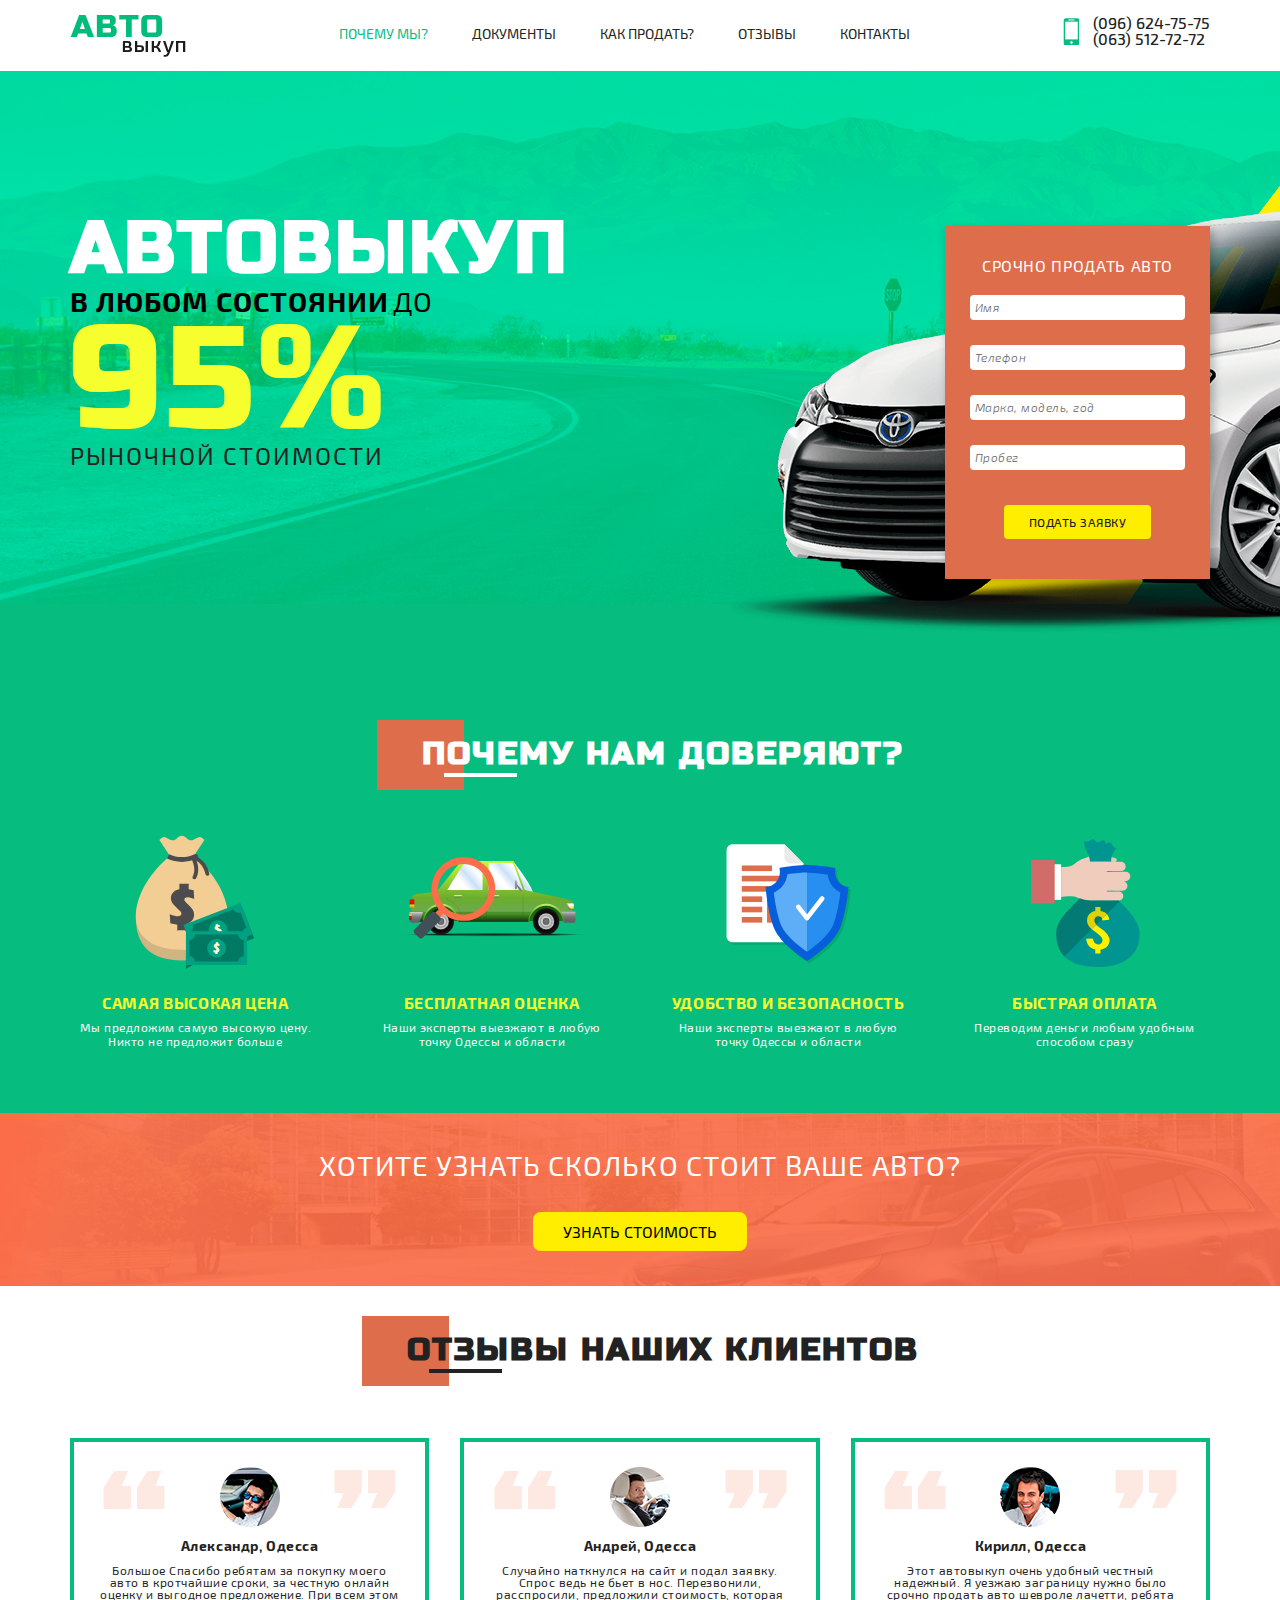
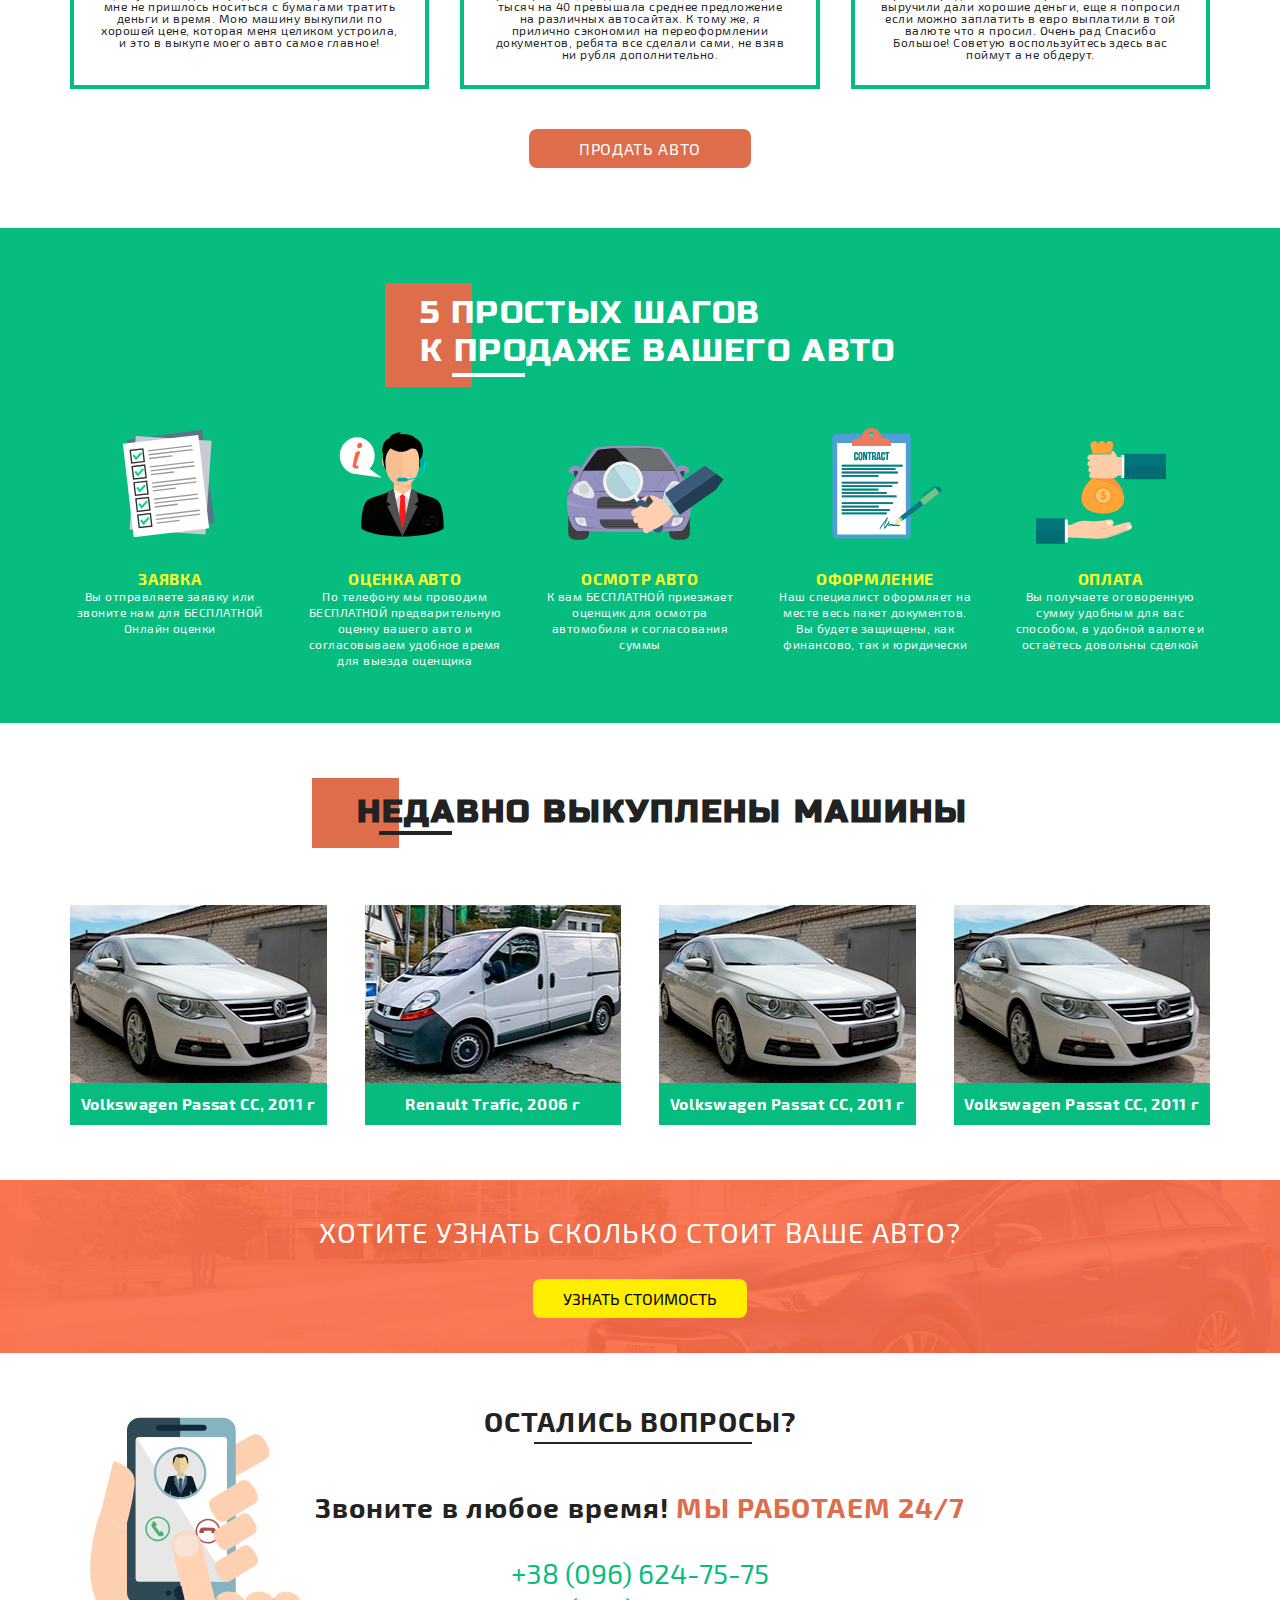
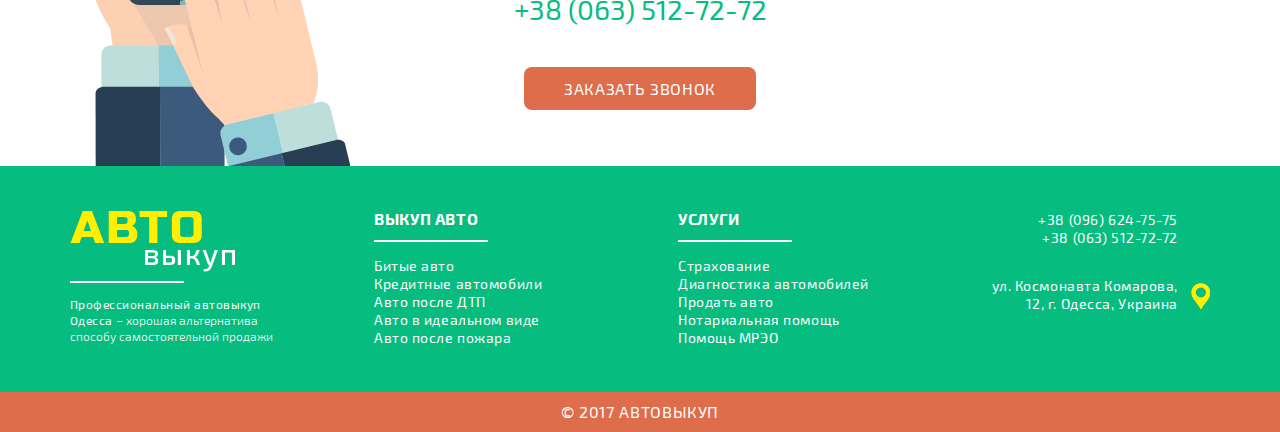
==== AVTO/index.html @ 89b4d025 "Addedavto" ====
<!DOCTYPE html>
<html lang="en">
<head>
    <meta charset="UTF-8">
    <title>АвтоВыкуп</title>
    <meta name="viewport" content="width=device-width, initial-scale=1">
    <link rel="stylesheet" href="https://cdnjs.cloudflare.com/ajax/libs/font-awesome/4.7.0/css/font-awesome.min.css">
    <link rel="stylesheet" href="styles/main.css">
</head>
<body>
    <header class="header">
        <div class="container">
            <div class="header__inner">
                <div class="header__logo">
                    <a href="#">
                        <img src="img/header-logo.png" alt="Header Logo">
                    </a>
                </div>
                <div class="header__nav" id="myTopnav">
                    <menu>
                        <li><a href="#" class="active header__nav-link">Почему мы?</a></li>
                        <li><a href="#" class="header__nav-link">Документы</a></li>
                        <li><a href="#" class="header__nav-link">Как продать?</a></li>
                        <li><a href="#" class="header__nav-link">Отзывы</a></li>
                        <li><a href="#" class="header__nav-link">Контакты</a></li>
                    </menu>
                    <a href="javascript:void(0);" class="icon" onclick="myFunction()">
                        <i class="fa fa-bars"></i>
                    </a>
                </div>
                <div class="header__phone-numbers">
                    <a href="tel:+380966247575">(096) 624-75-75</a>
                    <a href="tel:+380635127272">(063) 512-72-72</a>
                </div>
            </div>
        </div>
    </header>

    <main>

        <section class="banner">
            <div class="container">
                <div class="banner__inner">
                    <div class="banner__promo">
                        <h1 class="banner__title">Автовыкуп</h1>
                        <div class="banner__text">
                            <p class="banner__text-bold">В любом состоянии</p>
                            <p class="banner__text-normal">до</p>
                            <p class="banner__text-numbers">95%</p>
                            <p class="banner__text-thin">рыночной стоимости</p>
                        </div>
                    </div>
                    <div class="banner__form">
                        <form action="">
                            <h3 class="banner__form-header">Срочно продать авто</h3>
                            <div><input class="banner__form-input" type="text" name="name" placeholder="Имя"></div>
                            <div><input class="banner__form-input" type="tel" name="phone" placeholder="Телефон"></div>
                            <div><input class="banner__form-input" type="text" name="car" placeholder="Марка, модель, год"></div>
                            <div><input class="banner__form-input" type="text" name="mileage" placeholder="Пробег"></div>
                            <div><button type="submit" class="submit-btn btn">Подать заявку</button></div>
                        </form>
                    </div>
                </div>
            </div>
        </section>

        <section class="reasons">
            <div class="container">
                <div class="reasons__inner">
                    <div class="section-header-container"><h2 class="section-header">Почему нам доверяют?</h2></div>
                    <div class="reasons__inner_container">
                        <div class="reasons__inner-item">
                            <h4 class="reasons__inner-item_header">САМАЯ ВЫСОКАЯ ЦЕНА</h4>
                            <p class="reasons__inner-item_text">Мы предложим самую высокую цену. Никто не предложит больше</p>
                        </div>
                        <div class="reasons__inner-item">
                            <h4 class="reasons__inner-item_header">БЕСПЛАТНАЯ ОЦЕНКА</h4>
                            <p class="reasons__inner-item_text">Наши эксперты выезжают в любую точку Одессы и области</p>
                        </div>
                        <div class="reasons__inner-item">
                            <h4 class="reasons__inner-item_header">УДОБСТВО И БЕЗОПАСНОСТЬ</h4>
                            <p class="reasons__inner-item_text">Наши эксперты выезжают в любую точку Одессы и области</p>
                        </div>
                        <div class="reasons__inner-item">
                            <h4 class="reasons__inner-item_header">БЫСТРАЯ ОПЛАТА</h4>
                            <p class="reasons__inner-item_text">Переводим деньги любым удобным способом сразу</p>
                        </div>
                    </div>
                </div>
            </div>
        </section>

        <section class="price">
            <div class="container">
                <div class="price__inner">
                    <h3 class="section-subtitle">ХОТИТЕ УЗНАТЬ СКОЛЬКО СТОИТ ВАШЕ АВТО?</h3>
                    <button class="inquiry-btn btn">Узнать стоимость</button>
                </div>
            </div>
        </section>

        <section class="feedback">
            <div class="container">
                <div class="feedback__inner">
                    <div class="section-header-container">
                        <h2 class="section-header">ОТЗЫВЫ НАШИХ КЛИЕНТОВ</h2>
                    </div>
                    <div class="feedback__inner-item-container">
                        <div class="feedback__inner-item">
                            <h5 class="feedback__inner-item_header">Александр, Одесса</h5>
                            <p class="feedback__inner-item-text">Большое Спасибо ребятам за покупку моего авто в кротчайшие сроки, за честную онлайн оценку и выгодное предложение. При всем этом мне не пришлось носиться с бумагами тратить деньги и время. Мою машину выкупили по хорошей цене, которая меня целиком устроила, и это в выкупе моего авто самое главное!</p>
                        </div>
                        <div class="feedback__inner-item">
                            <h5 class="feedback__inner-item_header">Андрей, Одесса</h5>
                            <p class="feedback__inner-item-text">Случайно наткнулся на сайт и подал заявку. Спрос ведь не бьет в нос. Перезвонили, расспросили, предложили стоимость, которая тысяч на 40 превышала среднее предложение на различных автосайтах. К тому же, я прилично сэкономил на переоформлении документов, ребята все сделали сами, не взяв ни рубля дополнительно.</p>
                        </div>
                        <div class="feedback__inner-item">
                            <h5 class="feedback__inner-item_header">Кирилл, Одесса</h5>
                            <p class="feedback__inner-item-text">Этот автовыкуп очень удобный честный надежный. Я уезжаю заграницу нужно было срочно продать авто шевроле лачетти, ребята выручили дали хорошие деньги, еще я попросил если можно заплатить в евро выплатили в той валюте что я просил. Очень рад Спасибо Большое! Советую воспользуйтесь здесь вас поймут а не обдерут.</p>
                        </div>
                    </div>
                    <div class="sell-btn-container">
                    <a href="#"><button class="sell-btn">Продать авто</button></a>
                    </div>
                </div>
            </div>
        </section>

        <section class="steps">
            <div class="container">
                <div class="steps__inner">
                    <div class="section-header-container">
                        <h2 class="section-header">5 простых шагов</br> к продаже Вашего авто</h2>
                    </div>
                    <div class="steps__inner_item-container">
                        <div class="steps__inner_item">
                            <h4 class="steps__inner_item-head">Заявка</h4>
                            <p class="steps__inner_item-txt">Вы отправляете заявку или звоните нам для БЕСПЛАТНОЙ Онлайн оценки</p>
                        </div>
                        <div class="steps__inner_item">
                            <h4 class="steps__inner_item-head">Оценка авто</h4>
                            <p class="steps__inner_item-txt">По телефону мы проводим БЕСПЛАТНОЙ предварительную оценку вашего авто и согласовываем удобное время для выезда оценщика</p>
                        </div>
                        <div class="steps__inner_item">
                            <h4 class="steps__inner_item-head">Осмотр авто</h4>
                            <p class="steps__inner_item-txt">К вам БЕСПЛАТНОЙ приезжает оценщик для осмотра автомобиля и согласования суммы</p>
                        </div>
                        <div class="steps__inner_item">
                            <h4 class="steps__inner_item-head">Оформление</h4>
                            <p class="steps__inner_item-txt">Наш специалист оформляет на месте весь пакет документов. Вы будете защищены, как финансово, так и юридически</p>
                        </div>
                        <div class="steps__inner_item">
                            <h4 class="steps__inner_item-head">Оплата</h4>
                            <p class="steps__inner_item-txt">Вы получаете оговоренную сумму удобным для вас способом, в удобной валюте и остаётесь довольны сделкой</p>
                        </div>
                    </div>
                </div>
            </div>
        </section>

        <section class="recent">
            <div class="container">
                <div class="recent__inner">
                    <div class="section-header-container">
                        <h2 class="section-header">НЕДАВНО ВЫКУПЛЕНЫ МАШИНЫ</h2>
                    </div>
                    <div class="recent__inner_item-container">
                        <div class="recent__inner_item">
                            <h5 class="recent__inner_item-head">Volkswagen Passat CC, 2011 г</h5>
                        </div>
                        <div class="recent__inner_item">
                            <h5 class="recent__inner_item-head">Renault Trafic, 2006 г</h5>
                        </div>
                        <div class="recent__inner_item">
                            <h5 class="recent__inner_item-head">Volkswagen Passat CC, 2011 г</h5>
                        </div>
                        <div class="recent__inner_item">
                            <h5 class="recent__inner_item-head">Volkswagen Passat CC, 2011 г</h5>
                        </div>
                    </div>
                </div>
            </div>
        </section>

        <section class="price2">
            <div class="container">
                <div class="price__inner">
                    <h3 class="section-subtitle">ХОТИТЕ УЗНАТЬ СКОЛЬКО СТОИТ ВАШЕ АВТО?</h3>
                    <button class="inquiry-btn btn">Узнать стоимость</button>
                </div>
            </div>
        </section>

        <section class="callback">
            <div class="container">
                <div class="callback__inner">
                    <div class="callback__inner_body">
                        <h3 class="callback__inner_header">Остались вопросы?</h3>
                        <p class="callback__inner_txt">Звоните в любое время! <span class="big-txt">Мы работаем 24/7</span></p>
                    </div>
                    <div class="callback__inner_contacts">
                        <div class="callback__inner_contacts-link"><a href="tel:+380966247575">+38 (096) 624-75-75</a></div>
                        <div class="callback__inner_contacts-link"><a href="tel:+380635127272">+38 (063) 512-72-72</a></div>
                        <button class="sell-btn">Заказать звонок</button>
                    </div>
                </div>
            </div>
        </section>

    </main>

    <footer class="footer">
        <div class="container">
            <div class="footer__inner">
                <div class="footer-col">
                    <div class="footer-logo">
                        <a href="#"><img src="img/icons/footer-logo.png" alt="footer logo"></a>
                    </div>
                    <p class="footer-slogan"><span class="bolded-txt">Профессиональный автовыкуп Одесса</span> – хорошая альтернатива способу самостоятельной продажи</p>
                </div>
                <div class="footer-col">
                    <h5 class="footer-nav-header">Выкуп авто</h5>
                    <menu class="footer-nav">
                        <li class="footer-nav-item"><a href="#" class="footer-nav-link">Битые авто</a></li>
                        <li class="footer-nav-item"><a href="#" class="footer-nav-link">Кредитные автомобили</a></li>
                        <li class="footer-nav-item"><a href="#" class="footer-nav-link">Авто после ДТП</a></li>
                        <li class="footer-nav-item"><a href="#" class="footer-nav-link">Авто в идеальном виде</a></li>
                        <li class="footer-nav-item"><a href="#" class="footer-nav-link">Авто после пожара</a></li>
                    </menu>
                </div>
                <div class="footer-col">
                    <h5 class="footer-nav-header">Услуги</h5>
                    <menu class="footer-nav">
                        <li class="footer-nav-item"><a href="#" class="footer-nav-link">Страхование</a></li>
                        <li class="footer-nav-item"><a href="#" class="footer-nav-link">Диагностика автомобилей</a></li>
                        <li class="footer-nav-item"><a href="#" class="footer-nav-link">Продать авто</a></li>
                        <li class="footer-nav-item"><a href="#" class="footer-nav-link">Нотариальная помощь</a></li>
                        <li class="footer-nav-item"><a href="#" class="footer-nav-link">Помощь МРЭО</a></li>
                    </menu>
                </div>
                <div class="footer-col">
                    <div class="footer-contacts">
                        <a href="tel:+380966247575">+38 (096) 624-75-75</a></br>
                        <a href="tel:+380635127272">+38 (063) 512-72-72</a>
                    </div>
                    <div class="address">
                        <p>ул. Космонавта Комарова, 12, г. Одесса, Украина </p>
                    </div>
                </div>
            </div>
        </div>
    </footer>

    <section class="copyright">
        <div class="container">
            <div class="copyright__inner">
                <p>© 2017 АВТОВЫКУП</p>
            </div>
        </div>
    </section>

    <script >
        function myFunction() {
            var x = document.getElementById("myTopnav");
            if (x.className === "header__nav") {
                x.className += " responsive";
            } else {
                x.className = "header__nav";
            }
        }
    </script>

</body>
</html>
---- AVTO/styles/main.css ----
@font-face {
    font-family: 'Exo2';
    font-weight: normal;
    font-style: normal;
    src:url(../fonts/Exo2Regular/Exo2-Regular.eot);
    src:url(../fonts/Exo2Regular/Exo2-Regular.eot#iefix) format("embedded-opentype"),
    url(../fonts/Exo2Regular/Exo2-Regular.woff) format("woff"),
    url(../fonts/Exo2Regular/Exo2-Regular.ttf) format("truetype");
}
@font-face {
    font-family: 'Exo2-Medium';
    font-weight: normal;
    font-style: normal;
    src:url(../fonts/Exo2Medium/Exo2-Medium.eot);
    src:url(../fonts/Exo2Medium/Exo2-Medium.eot#iefix) format("embedded-opentype"),
    url(../fonts/Exo2Medium/Exo2-Medium.woff) format("woff"),
    url(../fonts/Exo2Medium/Exo2-Medium.ttf) format("truetype");
}
@font-face {
    font-family: 'Exo2-Light';
    font-weight: normal;
    font-style: normal;
    src:url(../fonts/Exo2Light/Exo2-Light.eot);
    src:url(../fonts/Exo2Light/Exo2-Light.eot#iefix) format("embedded-opentype"),
    url(../fonts/Exo2Light/Exo2-Light.woff) format("woff"),
    url(../fonts/Exo2Light/Exo2-Light.ttf) format("truetype");
}
@font-face {
    font-family: 'Exo2-Light';
    font-weight: normal;
    font-style: italic;
    src:url(../fonts/Exo2LightItalic/Exo2-LightItalic.eot);
    src:url(../fonts/Exo2LightItalic/Exo2-LightItalic.eot#iefix) format("embedded-opentype"),
    url(../fonts/Exo2LightItalic/Exo2-LightItalic.woff) format("woff"),
    url(../fonts/Exo2LightItalic/Exo2-LightItalic.ttf) format("truetype");
}
@font-face {
    font-family: 'Exo2';
    font-weight: bold;
    font-style: normal;
    src:url(../fonts/Exo2Bold/Exo2-Bold.eot);
    src:url(../fonts/Exo2Bold/Exo2-Bold.eot#iefix) format("embedded-opentype"),
    url(../fonts/Exo2Bold/Exo2-Bold.woff) format("woff"),
    url(../fonts/Exo2Bold/Exo2-Bold.ttf) format("truetype");
}
@font-face {
    font-family: 'RussoOne';
    font-weight: normal;
    font-style: normal;
    src:url(../fonts/RussoOne/RussoOne.eot);
    src:url(../fonts/RussoOne/RussoOne.eot#iefix) format("embedded-opentype"),
    url(../fonts/RussoOne/RussoOne.woff) format("woff"),
    url(../fonts/RussoOne/RussoOne.ttf) format("truetype");
}
* {
    margin: 0;
    font-family: 100%;
    padding: 0;
    list-style: none;
    box-sizing: border-box;
    text-decoration: none;
}
body, html {
    overflow-x: hidden;
}
body{
    background-color: #06bc7e;
}
.container {
    max-width: 1170px;
    padding: 0 15px;
    margin: 0 auto;
}
.header{
    background: #FFF;
}
li{
    display: inline-block;
}
.header__inner{
    display: flex;
    align-content: center;
    justify-content: space-between;
}
.header__logo{
    margin-top: 15px;
    margin-bottom: 10px;
}
.header__nav{
    margin-top: 25px;
    margin-bottom: 25px;
}
.header__nav-link{
    font-family: "Exo2", sans-serif;
    text-transform: uppercase;
    color: #222222;
    font-size: 14px;
    margin: 0 20px 0;
}
.active{
    color: #06bc7e;
}
.icon{
    color: #222222;
}
.header__nav .icon{
    display: none;
}
.header__phone-numbers{
    margin-top: 15px;
    margin-bottom: 10px;
    padding-left: 30px;
    position: relative;
}
.header__phone-numbers a{
    display: block;
    color: #222222;
    font-family: "Exo2-Medium", sans-serif;
    font-size: 16px;
    line-height: 16px;
}
.header__phone-numbers::before{
    content: '';
    position: absolute;
    width: 16px;
    height: 27px;
    left:0;
    top: 3px;
    background: url("../img/icons/Mobile.png") no-repeat center;
}

.banner{
    background: url("../img/banner-bg.png") no-repeat;
}
.banner__inner{
    display: flex;
    align-content: center;
    justify-content: space-between;
}
.banner__title{
    padding-top: 150px;
    color: #ffffff;
    font-family: "RussoOne", sans-serif;
    text-transform: uppercase;
    font-size: 72px;
    line-height: 53px;
    letter-spacing: 3px;
}
.banner__text{
    padding-bottom: 250px;
    text-transform: uppercase;
}
.banner__text-bold{
    font-family: exo2 ,sans-serif;
    font-weight: bold;
    font-size: 28px;
    letter-spacing: 1px;
    display: inline-block;
    line-height: 23px;
    margin-top: 15px;
}
.banner__text-normal{
    display: inline-block;
    font-family: exo2 ,sans-serif;
    font-size: 28px;
    letter-spacing: 1px;
    line-height: 23px;
    margin-top: 15px;
}
.banner__text-numbers{
    color: #f7fe2d;
    font-family: "RussoOne", sans-serif;
    font-size: 146px;
    letter-spacing: 4px;
    line-height: 105px;
    margin-top: 10px;
}
.banner__text-thin{
    color: #222222;
    font-family: 'Exo2', sans-serif;
    font-weight: normal;
    font-size: 24px;
    letter-spacing: 2px;
    margin-top: 10px;
}
.banner__form form{
    margin-top: 155px;
    padding: 30px 25px 40px;
    box-shadow: 3px 4px 8px 1px rgba(0, 0, 0, 0.25);
    background-color: #dd6d4b;
    text-align: center;
    margin-bottom: 70px;
}
.banner__form-header{
    color: #ffffff;
    font-family: 'Exo2', sans-serif;
    font-weight: 500;
    text-transform: uppercase;
    font-size: 16px;
    margin-bottom: 20px;
    letter-spacing: 0.64px;
}
::placeholder{
    color: #666666;
    font-size: 12px;
    font-family: 'Exo2-Light', sans-serif;
    font-style: italic;
    margin: 10px 0 10px 0;
    letter-spacing: 0.48px;
}

.banner__form-input{
    min-width: 215px;
    border-radius: 4px;
    background-color: #ffffff;
    border-width: 0;
    padding: 5px;
    margin-bottom: 25px;
}
.btn {
    border-width: 0;
    text-transform: uppercase;
}
.submit-btn{
    margin-top: 10px;
    border-radius: 4px;
    background-color: #ffee00;
    padding: 10px 25px;
    color: #222222;
    font-family: "Exo2-Medium", sans-serif;
    font-size: 12px;
    font-weight: normal;
    letter-spacing: 0.48px;
}
.btn:hover{
    cursor: pointer;
    background-color: #efdf01;
}
.reasons{
    padding-bottom: 65px;
}
.section-header-container{
    text-align: center;
}
.section-header{
    color: #ffffff;
    font-family: "RussoOne",sans-serif;
    text-transform: uppercase;
    font-size: 32px;
    letter-spacing: 2px;
    line-height: 27px;
    position: relative;
    padding-left: 45px;
    padding-top: 20px;
    display: inline-block;
    margin: 0 auto;
}
.section-header::before{
    content: '';
    position: absolute;
    width: 87px;
    height: 70px;
    background-color: #dd6d4b;
    z-index: -1;
    left: 0;
    top: 0;
}
.section-header::after{
    content: '';
    position: absolute;
    width: 73px;
    height: 4px;
    background-color: #fff;
    bottom: -10px;
    left: 67px;
}
.reasons__inner_container{
    display: flex;
    align-content: flex-start;
    justify-content: space-between;
    margin-top: 65px;

}
.reasons__inner-item{
    flex-basis: 22%;
    padding-top: 160px;
    position: relative;
}
.reasons__inner-item h4::before{
    content: '';
    position: absolute;
    top: 0;
    left: 0;
    right: 0;
    margin: 0 auto;
    height: 138px;
    width: 123px;
    background: url("../img/icons/moneyBag.svg") no-repeat center / contain;
}
.reasons__inner-item:nth-of-type(2)  h4::before{
    background: url("../img/icons/carSearch.svg") no-repeat center / contain;
    height: 102px;
    width: 197px;
    top: 20px;
}
.reasons__inner-item:nth-of-type(3)  h4::before{
    background: url("../img/icons/shieldDocs.svg") no-repeat center / contain;
    height: 125px;
    width: 129px;
    top: 7px;
}
.reasons__inner-item:nth-of-type(4)  h4::before{
    background: url("../img/icons/handBag.svg") no-repeat center / contain;
    height: 135px;
    width: 115px;
}
.reasons__inner-item_header{
    text-align: center;
    color: #f7fe2d;
    font-family: "Exo2", sans-serif;
    font-size: 16px;
    font-weight: 700;
    letter-spacing: 0.64px;
    text-transform: uppercase;
}
.reasons__inner-item_text{
    margin-top: 8px;
    text-align: center;
    color: #fffefe;
    font-family: "Exo2", sans-serif;
    font-size: 12px;
    font-weight: 300;
    line-height: 14px;
    letter-spacing: 0.48px;
}
.price{
    background: url("../img/mini-bg.jpg") center no-repeat;
}
.price__inner{
    padding-top: 35px;
    padding-bottom: 35px;
    text-align: center;
}
.section-subtitle{
    color: #ffffff;
    font-family: "Exo2", sans-serif;
    font-weight: 500;
    font-size: 28px;
    letter-spacing: 1.12px;
}
.inquiry-btn{
    border-radius: 8px;
    background-color: #ffee00;
    padding: 10px 30px;
    font-family: "Exo2", sans-serif;
    font-size: 16px;
    font-weight: 400;
    margin-top: 30px;
}
.feedback{
    position: relative;
    background-color: #fff;
    padding-top: 30px;
    padding-bottom: 60px;
    z-index: 0;
}
.feedback .section-header{
    color: #222222;
    margin-bottom: 75px;
}
.feedback .section-header::after{
    background: #222222;
}
.feedback__inner-item-container{
    display: flex;
    align-content: flex-start;
    justify-content: space-between;
}
.feedback__inner-item {
    flex-basis: 31.5%;
    padding: 25px;
    text-align: center;
    border: 4px solid #06bc7e;
}
.feedback__inner-item_header {
    color: #222222;
    font-family: "Exo2", sans-serif;
    font-size: 14px;
    font-weight: bold;
    letter-spacing: 0.56px;
    margin-bottom: 10px;
    padding-top: 70px;
    position: relative;
}
.feedback__inner-item_header::before{
    content: '';
    height: 39px;
    width: 293px;
    position: absolute;
    top: 3px;
    left: 0;
    right: 0;
    margin: 0 auto;
    background: url("../img/icons/quote.png") center no-repeat;
}
.feedback__inner-item .feedback__inner-item_header::after{
    content: '';
    height: 60px;
    width: 60px;
    position: absolute;
    top: 0;
    left: 0;
    right: 0;
    margin: 0 auto;
    background: url("../img/avatar_01.png") center no-repeat;
}
.feedback__inner-item:nth-of-type(2) .feedback__inner-item_header::after{
    background: url("../img/avatar_02.png") center no-repeat;
}
.feedback__inner-item:nth-of-type(3) .feedback__inner-item_header::after{
    background: url("../img/avatar_03.png") center no-repeat;
}
.feedback__inner-item-text{
    color: #222222;
    font-family: "Exo2", sans-serif;
    font-size: 12px;
    line-height: 12px;
    letter-spacing: 0.48px;
}
.sell-btn-container{
    text-align: center;
}
.sell-btn{
    color: #ffffff;
    font-family: "Exo2", sans-serif;
    letter-spacing: 0.64px;
    font-size: 16px;
    border-radius: 8px;
    background-color: #dd6d4b;
    padding: 10px 50px;
    margin: 40px auto 0;
    border-width: 0;
    text-transform: uppercase;
}
.sell-btn:hover{
    cursor: pointer;
}
.steps{
    padding-bottom: 55px;
}
.steps__inner{
    text-align: center;
}
.steps__inner .section-header-container{
    display: inline-block;
    text-align: left;
    margin: 55px auto;
}
.steps__inner .section-header{
    line-height: 38px;
    letter-spacing: 1.28px;
    font-weight: 400;
    padding-top: 10px;
    padding-left: 35px;
}
.steps__inner .section-header::before{
    top: 0;
    height: 104px;
    width: 87px;
}
.steps__inner .section-header::after{
    bottom:-8px;
}
.steps__inner_item-container{
    display: flex;
    align-items: flex-start;
    justify-content: space-between;
}
.steps__inner_item{
    flex-basis: 17.5%;
    padding-top: 145px;
    position: relative;
}
.steps__inner_item-head{
    color: #f7fe2d;
    font-family: "Exo2", sans-serif;
    font-size: 16px;
    font-weight: 700;
    text-transform: uppercase;
    letter-spacing: 0.64px;
}
.steps__inner_item-txt{
    color: #ffffff;
    font-family: "Exo2", sans-serif;
    font-size: 12px;
    font-weight: 400;
    line-height: 16px;
    letter-spacing: 0.48px;
}
.steps__inner_item::before{
    content: '';
    height: 117px;
    width: 100px;
    position: absolute;
    top: 1px;
    left: 50px;
    background: url("../img/icons/docs.svg") center no-repeat;
}
.steps__inner_item:nth-of-type(2)::before{
    height: 116px;
    width: 115px;
    top: 2px;
    left: 30px;
    background: url("../img/icons/consult.svg") center no-repeat;
}
.steps__inner_item:nth-of-type(3)::before{
    height: 125px;
    width: 180px;
    top: 0;
    left: 15px;
    background: url("../img/icons/carCheck.svg") center no-repeat;
}
.steps__inner_item:nth-of-type(4)::before{
    height: 120px;
    width: 119px;
    top: 0;
    left: 50px;
    background: url("../img/icons/contract.svg") center no-repeat;
}
.steps__inner_item:nth-of-type(5)::before{
    height: 130px;
    width: 160px;
    top: 2px;
    left: 10px;
    background: url("../img/icons/payment.svg") center no-repeat;
}
.recent{
    background-color: #fff;
    padding: 55px 0 55px;
    z-index: 0;
    position: relative;
}
.recent .section-header{
    color: #222222;
    margin-bottom: 80px;
}
.recent .section-header::after{
    background: #222222;
}
.recent__inner_item-container{
    display: flex;
    align-items: flex-start;
    justify-content: space-between;
}
.recent__inner_item{
    background-color: #06bc7e;
    flex-basis: 22.5%;
    padding-top: 178px;
    position: relative;
}
.recent__inner_item-head{
    color: #ffffff;
    font-family: "Exo2", sans-serif;
    font-size: 16px;
    font-weight: 700;
    line-height: 11.5px;
    letter-spacing: 0.64px;
    text-align: center;
    padding: 15px 0;
}
.recent__inner_item::before{
    top: 0;
    content: '';
    height: 178px;
    width: 100%;
    position: absolute;
    background: url("../img/passat.jpg") no-repeat center;
}
.recent__inner_item:nth-of-type(2)::before{
    background: url("../img/trafic.jpg") no-repeat center;
}
.price2{
    background: url("../img/price-bg.jpg") center no-repeat;
}

.callback{
    background-color: #fff;
    padding-top: 58px;
}
.callback__inner{
    background-image: url("../img/icons/callback-bg.svg");
    background-position: bottom left;
    background-repeat: no-repeat;
    padding-bottom: 56px;
}
.callback__inner_body{
    text-align: center;
}
.callback__inner_header{
    text-align: center;
    color: #222222;
    font-family: "Exo2", sans-serif;
    font-size: 28px;
    font-weight: 700;
    line-height: 19px;
    letter-spacing: 1.12px;
    text-transform: uppercase;
    position: relative;
    display: inline-block;
}
.callback__inner_header::after{
    position: absolute;
    content: '';
    width: 218px;
    height: 2px;
    background-color: #222;
    bottom: -14px;
    left: 50px;
}
.callback__inner_txt{
    margin-top: 57px;
    margin-bottom: 35px;
    color: #222222;
    font-family: "Exo2", sans-serif;
    font-size: 28px;
    font-weight: 700;
    line-height: 27px;
    letter-spacing: 1.12px;
}
.big-txt{
    color: #dd6d4b;
    letter-spacing: 1.12px;
    text-transform: uppercase;
}
.callback__inner_contacts{
    display: flex;
    flex-direction: column;
    align-content: flex-start;
}
.callback__inner_contacts-link{
    text-align: center;
    color: #06bc7e;
    font-family: "Exo2",sans-serif;
    font-size: 28px;
    font-weight: 400;
    line-height: 36px;
}
.callback__inner_contacts-link a{
    color: inherit;
}
.callback .sell-btn{
    padding: 12px 40px;
}

.footer{
    padding: 45px 0 45px;
}
.footer__inner{
    display: flex;
    align-content: flex-start;
    justify-content: space-between;
}
.footer-col{
    flex-basis: 20%;
}
.footer-logo{
    margin-bottom: 20px;
    position: relative;
}
.footer-logo::after{
    content: '';
    position: absolute;
    width: 114px;
    height: 2px;
    background-color: #fff;
    bottom: -7px;
    left: 0;
}
.footer-nav-link{
    color: #ffffff;
    font-family: "Exo2",sans-serif;
    font-size: 14px;
    font-weight: 400;
    letter-spacing: 0.56px;
    line-height: 18px;
}
.footer-nav-link:hover{
    color: #ffee00;
}
.footer-slogan {
    color: #ffffff;
    font-family: "Exo2-Light", sans-serif;
    font-size: 12px;
    font-weight: 400;
    line-height: 16px;
}
.bolded-txt{
    font-family: "Exo2", sans-serif;
    font-weight: 400;
    letter-spacing: 0.48px;
}
.footer-nav-header{
    margin-bottom: 30px;
    color: #ffffff;
    font-family: "Exo2", sans-serif;
    font-size: 16px;
    font-weight: 700;
    line-height: 16px;
    text-transform: uppercase;
    letter-spacing: 0.64px;
    position: relative;
}
.footer-nav-header::after{
    content: '';
    position: absolute;
    width: 114px;
    height: 2px;
    background-color: #fff;
    bottom: -15px;
    left: 0;
}
.footer-col:nth-of-type(4){
    text-align: right;
}
.footer-contacts{
    margin-bottom: 30px;
    padding-right: 32px;
    position: relative;
}
.footer-contacts::after{
    position: absolute;
    content: '';
    width: 18px;
    height: 30px;
    background: url("../img/icons/mobile-gold.png") center no-repeat;
    right: 0;
    top: 3px;
}
.footer-contacts a{
    color: #ffffff;
    font-family: "Exo2", sans-serif;
    font-size: 14px;
    font-weight: 400;
    line-height: 18px;
    letter-spacing: 0.56px;
}
.address{
    padding-right: 32px;
    color: #ffffff;
    font-family: "Exo2", sans-serif;
    font-size: 14px;
    font-weight: 400;
    line-height: 18px;
    letter-spacing: 0.56px;
    position: relative;
}
.address::after{
    position: absolute;
    content: '';
    width: 19px;
    height: 26px;
    background: url("../img/icons/location.png") center no-repeat;
    right: 0;
    bottom: 4px;
}
.copyright{
    background-color: #dd6d4b;
}
.copyright__inner{
    text-align: center;
    padding: 12px 0;
    color: #ffffff;
    font-family: "Exo2", sans-serif;
    font-size: 16px;
    font-weight: 400;
    line-height: 16px;
    letter-spacing: 0.64px;
}





























@media screen and (max-width: 920px) {
    .header__nav{
        order:10;
        display: flex;
    }
    .header__nav li:not(:first-child) {display: none;}
    .header__nav a.icon {
        display: block;
    }
    .header__nav.responsive {position: relative;}
    .header__nav.responsive a.icon {
        position: absolute;
        right: 0;
        top: 0;
    }
    .header__nav.responsive menu li {
        margin-bottom: 20px;
        float: none;
        display: block;
        text-align: left;
    }
}
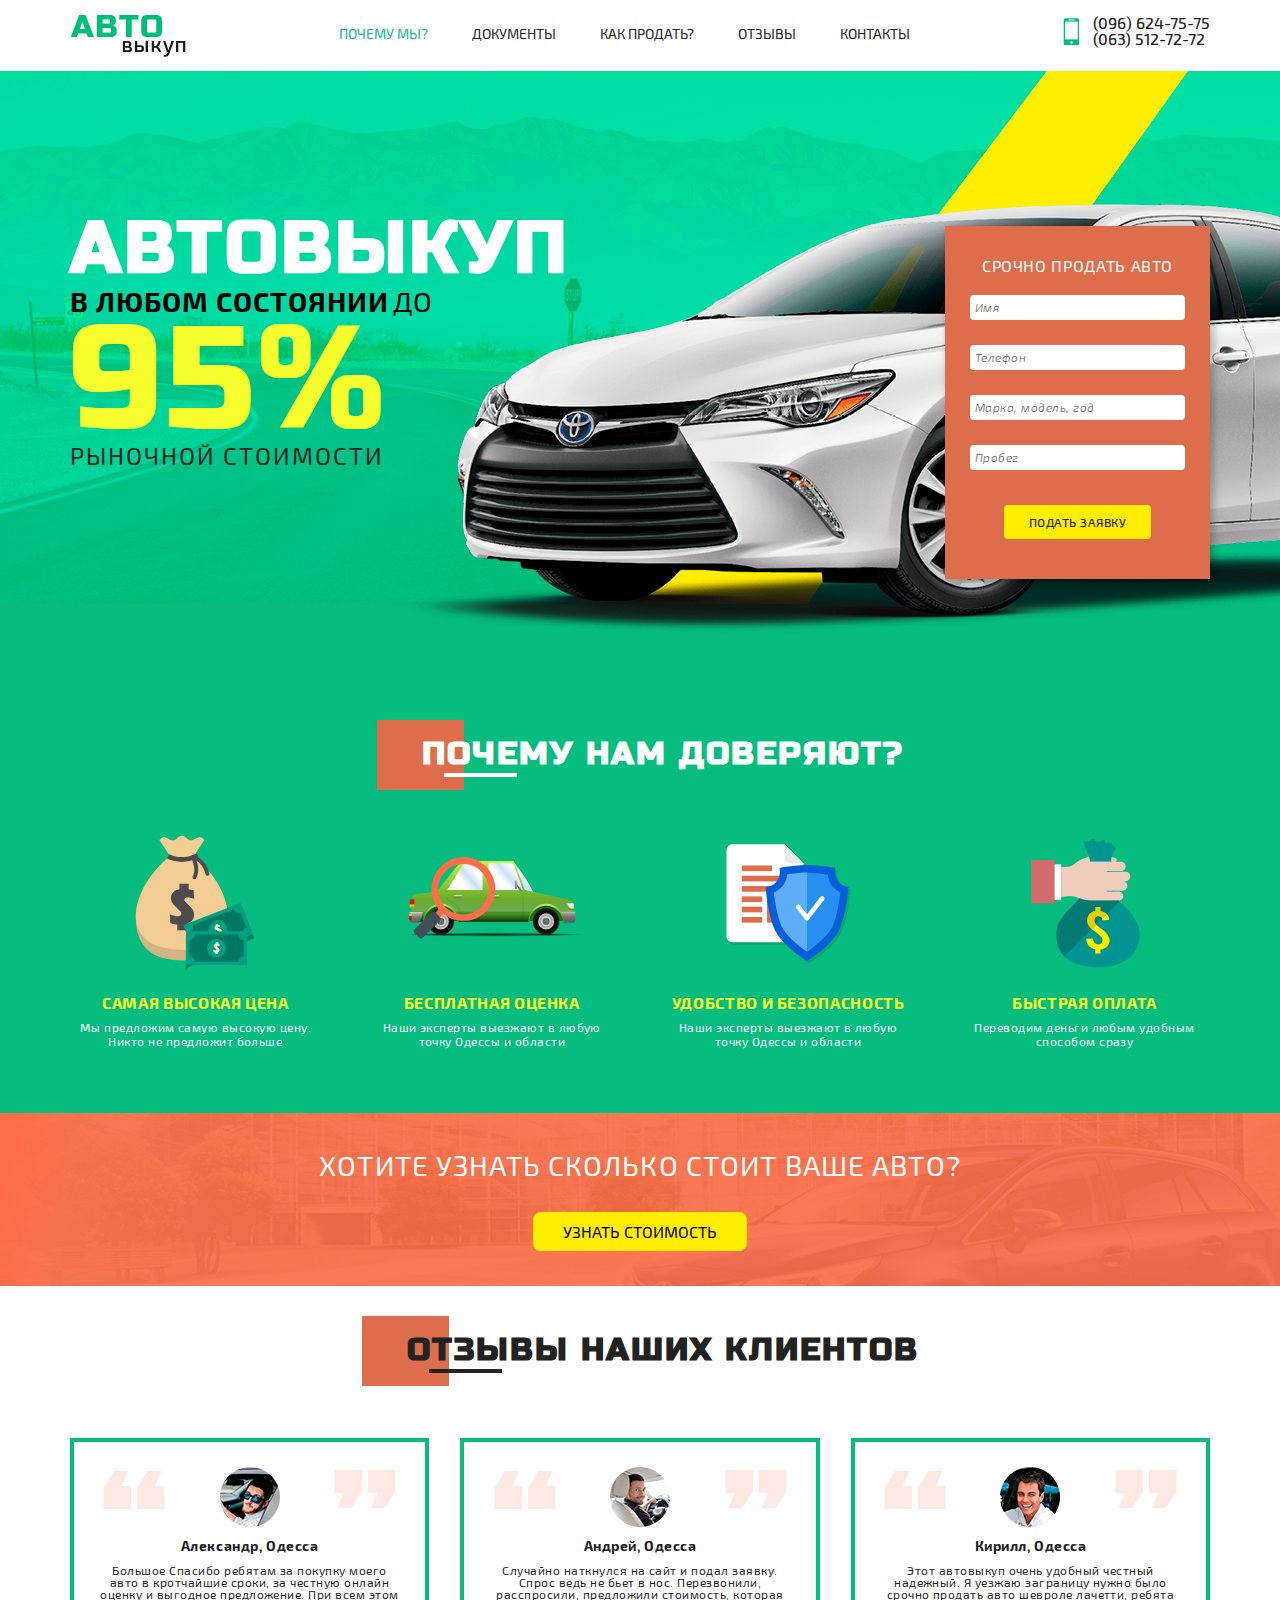
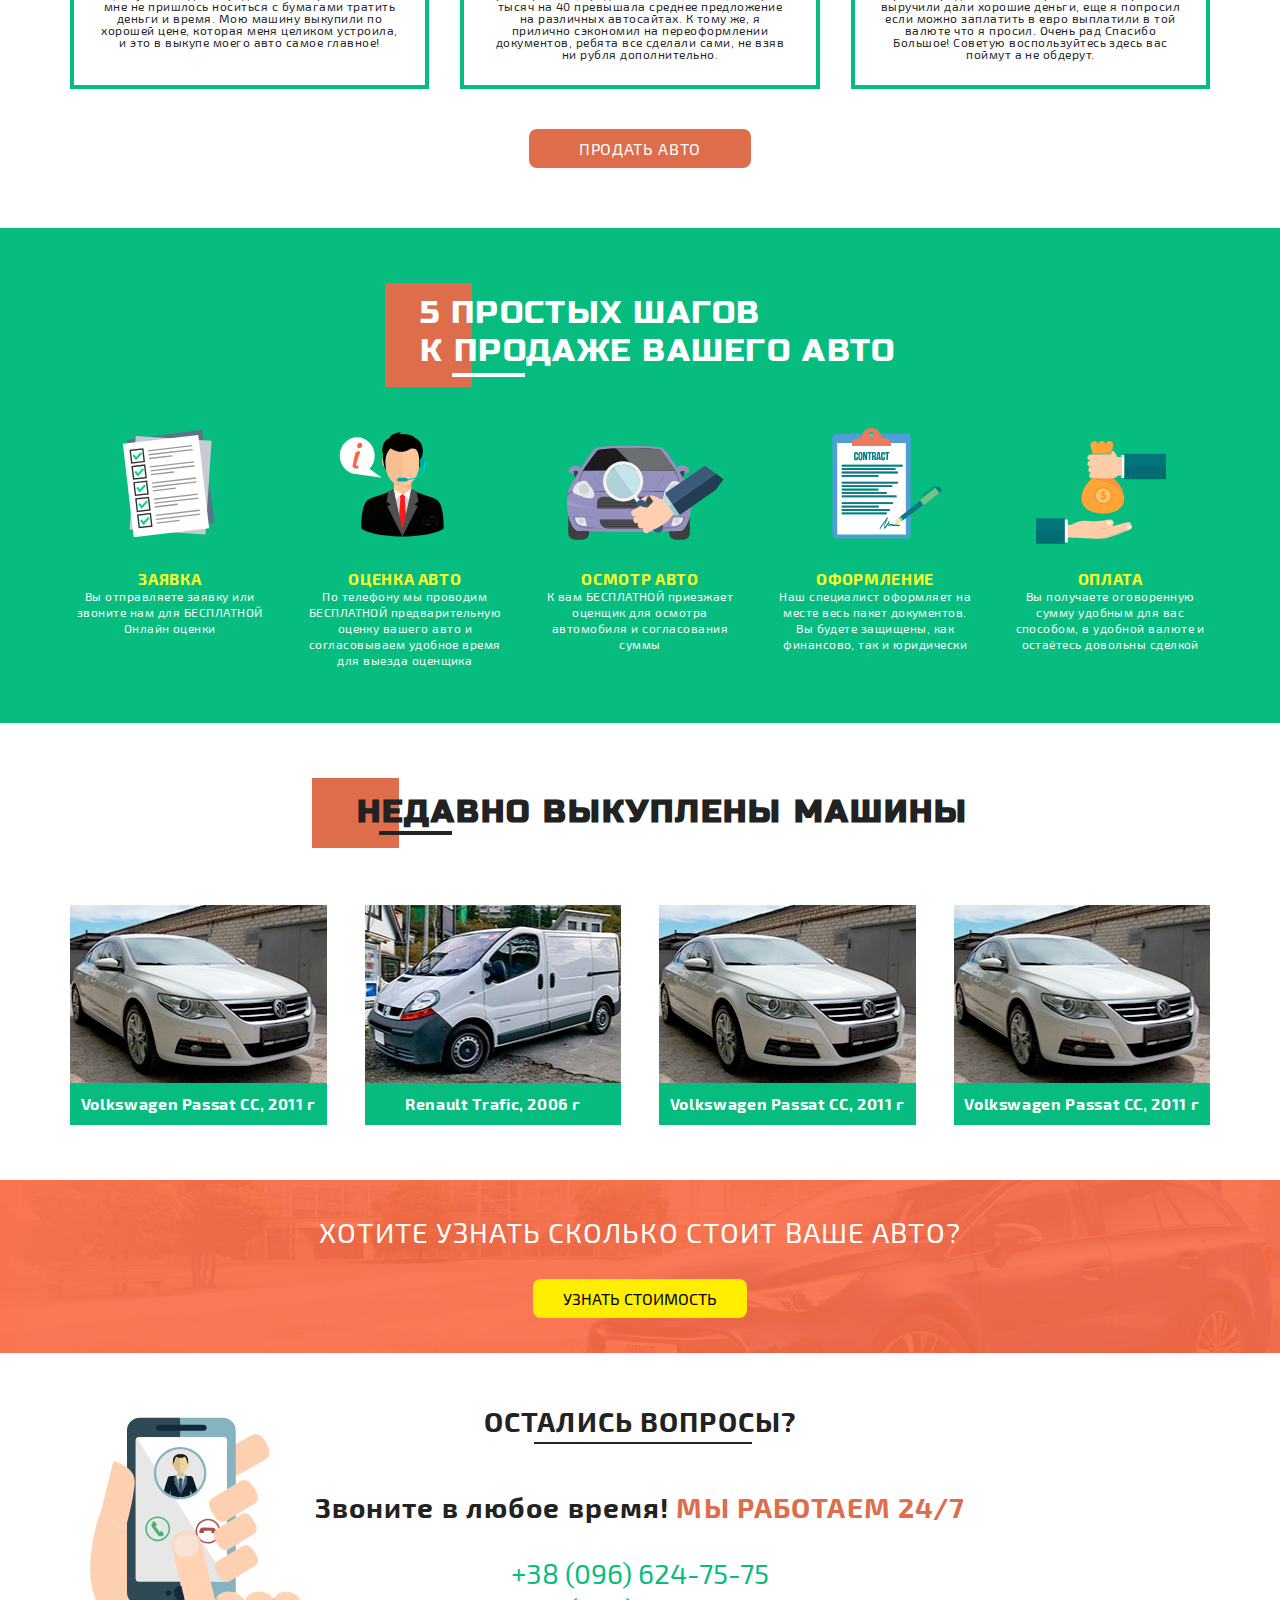
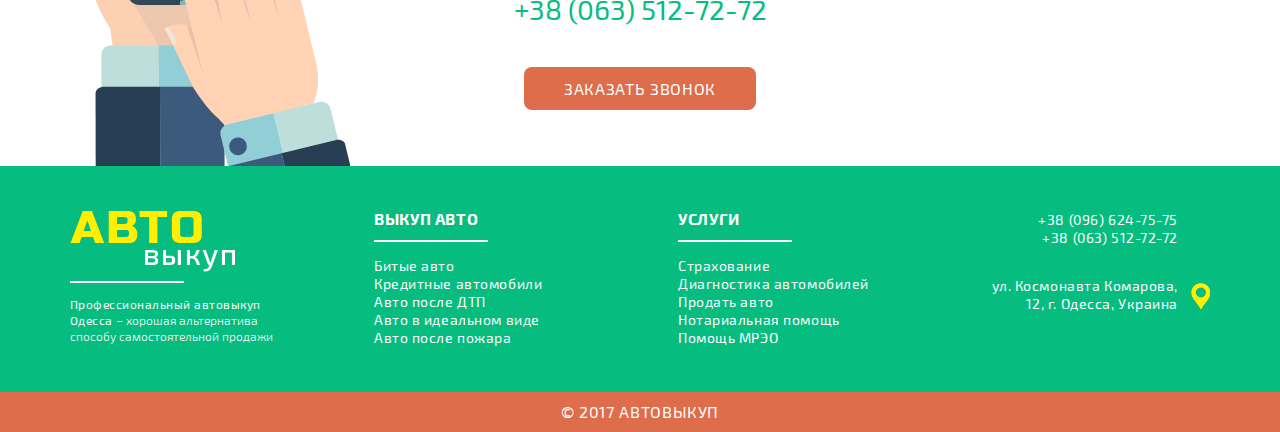
==== commit 9e4556a9: "Add phpStorm files" ====
--- a/AVTO/index.html
+++ b/AVTO/index.html
@@ -5,7 +5,9 @@
     <title>АвтоВыкуп</title>
     <meta name="viewport" content="width=device-width, initial-scale=1">
     <link rel="stylesheet" href="https://cdnjs.cloudflare.com/ajax/libs/font-awesome/4.7.0/css/font-awesome.min.css">
+    <link rel="stylesheet" href="styles/fonts.css">
     <link rel="stylesheet" href="styles/main.css">
+    <link rel="stylesheet" href="styles/responsive.css">
 </head>
 <body>
     <header class="header">
@@ -24,7 +26,7 @@
                         <li><a href="#" class="header__nav-link">Отзывы</a></li>
                         <li><a href="#" class="header__nav-link">Контакты</a></li>
                     </menu>
-                    <a href="javascript:void(0);" class="icon" onclick="myFunction()">
+                    <a href="#" class="icon" >
                         <i class="fa fa-bars"></i>
                     </a>
                 </div>
@@ -249,25 +251,29 @@
                 </div>
             </div>
         </div>
+        <div class="copyright">
+            <div class="container">
+                <div class="copyright__inner">
+                    <p>© 2017 АВТОВЫКУП</p>
+                </div>
+            </div>
+        </div>
     </footer>
 
-    <section class="copyright">
-        <div class="container">
-            <div class="copyright__inner">
-                <p>© 2017 АВТОВЫКУП</p>
-            </div>
-        </div>
-    </section>
+
+
+    <script
+            src="https://code.jquery.com/jquery-3.4.1.min.js"
+            integrity="sha256-CSXorXvZcTkaix6Yvo6HppcZGetbYMGWSFlBw8HfCJo="
+            crossorigin="anonymous">
+    </script>
+
 
     <script >
-        function myFunction() {
-            var x = document.getElementById("myTopnav");
-            if (x.className === "header__nav") {
-                x.className += " responsive";
-            } else {
-                x.className = "header__nav";
-            }
-        }
+       $('.icon').on('click', function(e){
+           e.preventDefault();
+           $('#myTopnav').toggleClass('responsive');
+       })
     </script>
 
 </body>
--- a/AVTO/styles/fonts.css
+++ b/AVTO/styles/fonts.css
@@ -0,0 +1,54 @@
+@font-face {
+    font-family: 'Exo2';
+    font-weight: normal;
+    font-style: normal;
+    src:url(../fonts/Exo2Regular/Exo2-Regular.eot);
+    src:url(../fonts/Exo2Regular/Exo2-Regular.eot#iefix) format("embedded-opentype"),
+    url(../fonts/Exo2Regular/Exo2-Regular.woff) format("woff"),
+    url(../fonts/Exo2Regular/Exo2-Regular.ttf) format("truetype");
+}
+@font-face {
+    font-family: 'Exo2-Medium';
+    font-weight: normal;
+    font-style: normal;
+    src:url(../fonts/Exo2Medium/Exo2-Medium.eot);
+    src:url(../fonts/Exo2Medium/Exo2-Medium.eot#iefix) format("embedded-opentype"),
+    url(../fonts/Exo2Medium/Exo2-Medium.woff) format("woff"),
+    url(../fonts/Exo2Medium/Exo2-Medium.ttf) format("truetype");
+}
+@font-face {
+    font-family: 'Exo2-Light';
+    font-weight: normal;
+    font-style: normal;
+    src:url(../fonts/Exo2Light/Exo2-Light.eot);
+    src:url(../fonts/Exo2Light/Exo2-Light.eot#iefix) format("embedded-opentype"),
+    url(../fonts/Exo2Light/Exo2-Light.woff) format("woff"),
+    url(../fonts/Exo2Light/Exo2-Light.ttf) format("truetype");
+}
+@font-face {
+    font-family: 'Exo2-Light';
+    font-weight: normal;
+    font-style: italic;
+    src:url(../fonts/Exo2LightItalic/Exo2-LightItalic.eot);
+    src:url(../fonts/Exo2LightItalic/Exo2-LightItalic.eot#iefix) format("embedded-opentype"),
+    url(../fonts/Exo2LightItalic/Exo2-LightItalic.woff) format("woff"),
+    url(../fonts/Exo2LightItalic/Exo2-LightItalic.ttf) format("truetype");
+}
+@font-face {
+    font-family: 'Exo2';
+    font-weight: bold;
+    font-style: normal;
+    src:url(../fonts/Exo2Bold/Exo2-Bold.eot);
+    src:url(../fonts/Exo2Bold/Exo2-Bold.eot#iefix) format("embedded-opentype"),
+    url(../fonts/Exo2Bold/Exo2-Bold.woff) format("woff"),
+    url(../fonts/Exo2Bold/Exo2-Bold.ttf) format("truetype");
+}
+@font-face {
+    font-family: 'RussoOne';
+    font-weight: normal;
+    font-style: normal;
+    src:url(../fonts/RussoOne/RussoOne.eot);
+    src:url(../fonts/RussoOne/RussoOne.eot#iefix) format("embedded-opentype"),
+    url(../fonts/RussoOne/RussoOne.woff) format("woff"),
+    url(../fonts/RussoOne/RussoOne.ttf) format("truetype");
+}--- a/AVTO/styles/main.css
+++ b/AVTO/styles/main.css
@@ -1,57 +1,3 @@
-@font-face {
-    font-family: 'Exo2';
-    font-weight: normal;
-    font-style: normal;
-    src:url(../fonts/Exo2Regular/Exo2-Regular.eot);
-    src:url(../fonts/Exo2Regular/Exo2-Regular.eot#iefix) format("embedded-opentype"),
-    url(../fonts/Exo2Regular/Exo2-Regular.woff) format("woff"),
-    url(../fonts/Exo2Regular/Exo2-Regular.ttf) format("truetype");
-}
-@font-face {
-    font-family: 'Exo2-Medium';
-    font-weight: normal;
-    font-style: normal;
-    src:url(../fonts/Exo2Medium/Exo2-Medium.eot);
-    src:url(../fonts/Exo2Medium/Exo2-Medium.eot#iefix) format("embedded-opentype"),
-    url(../fonts/Exo2Medium/Exo2-Medium.woff) format("woff"),
-    url(../fonts/Exo2Medium/Exo2-Medium.ttf) format("truetype");
-}
-@font-face {
-    font-family: 'Exo2-Light';
-    font-weight: normal;
-    font-style: normal;
-    src:url(../fonts/Exo2Light/Exo2-Light.eot);
-    src:url(../fonts/Exo2Light/Exo2-Light.eot#iefix) format("embedded-opentype"),
-    url(../fonts/Exo2Light/Exo2-Light.woff) format("woff"),
-    url(../fonts/Exo2Light/Exo2-Light.ttf) format("truetype");
-}
-@font-face {
-    font-family: 'Exo2-Light';
-    font-weight: normal;
-    font-style: italic;
-    src:url(../fonts/Exo2LightItalic/Exo2-LightItalic.eot);
-    src:url(../fonts/Exo2LightItalic/Exo2-LightItalic.eot#iefix) format("embedded-opentype"),
-    url(../fonts/Exo2LightItalic/Exo2-LightItalic.woff) format("woff"),
-    url(../fonts/Exo2LightItalic/Exo2-LightItalic.ttf) format("truetype");
-}
-@font-face {
-    font-family: 'Exo2';
-    font-weight: bold;
-    font-style: normal;
-    src:url(../fonts/Exo2Bold/Exo2-Bold.eot);
-    src:url(../fonts/Exo2Bold/Exo2-Bold.eot#iefix) format("embedded-opentype"),
-    url(../fonts/Exo2Bold/Exo2-Bold.woff) format("woff"),
-    url(../fonts/Exo2Bold/Exo2-Bold.ttf) format("truetype");
-}
-@font-face {
-    font-family: 'RussoOne';
-    font-weight: normal;
-    font-style: normal;
-    src:url(../fonts/RussoOne/RussoOne.eot);
-    src:url(../fonts/RussoOne/RussoOne.eot#iefix) format("embedded-opentype"),
-    url(../fonts/RussoOne/RussoOne.woff) format("woff"),
-    url(../fonts/RussoOne/RussoOne.ttf) format("truetype");
-}
 * {
     margin: 0;
     font-family: 100%;
@@ -130,7 +76,7 @@
 }
 
 .banner{
-    background: url("../img/banner-bg.png") no-repeat;
+    background: url("../img/banner-bg.png") no-repeat top center;
 }
 .banner__inner{
     display: flex;
@@ -653,7 +599,7 @@
 }
 
 .footer{
-    padding: 45px 0 45px;
+    padding-top: 45px;
 }
 .footer__inner{
     display: flex;
@@ -764,6 +710,7 @@
     bottom: 4px;
 }
 .copyright{
+    margin-top: 45px;
     background-color: #dd6d4b;
 }
 .copyright__inner{
@@ -784,57 +731,3 @@
 
 
 
-
-
-
-
-
-
-
-
-
-
-
-
-
-
-
-
-
-
-
-
-
-@media screen and (max-width: 920px) {
-    .header__nav{
-        order:10;
-        display: flex;
-    }
-    .header__nav li:not(:first-child) {display: none;}
-    .header__nav a.icon {
-        display: block;
-    }
-    .header__nav.responsive {position: relative;}
-    .header__nav.responsive a.icon {
-        position: absolute;
-        right: 0;
-        top: 0;
-    }
-    .header__nav.responsive menu li {
-        margin-bottom: 20px;
-        float: none;
-        display: block;
-        text-align: left;
-    }
-}
-
-
-
-
-
-
-
-
-
-
-
--- a/AVTO/styles/responsive.css
+++ b/AVTO/styles/responsive.css
@@ -0,0 +1,22 @@
+@media screen and (max-width: 920px) {
+    .header__nav{
+        order:10;
+        display: flex;
+    }
+    .header__nav li:not(:first-child) {display: none;}
+    .header__nav a.icon {
+        display: block;
+    }
+    .header__nav.responsive {position: relative;}
+    .header__nav.responsive a.icon {
+        position: absolute;
+        right: 0;
+        top: 0;
+    }
+    .header__nav.responsive menu li {
+        margin-bottom: 20px;
+        float: none;
+        display: block;
+        text-align: left;
+    }
+}
